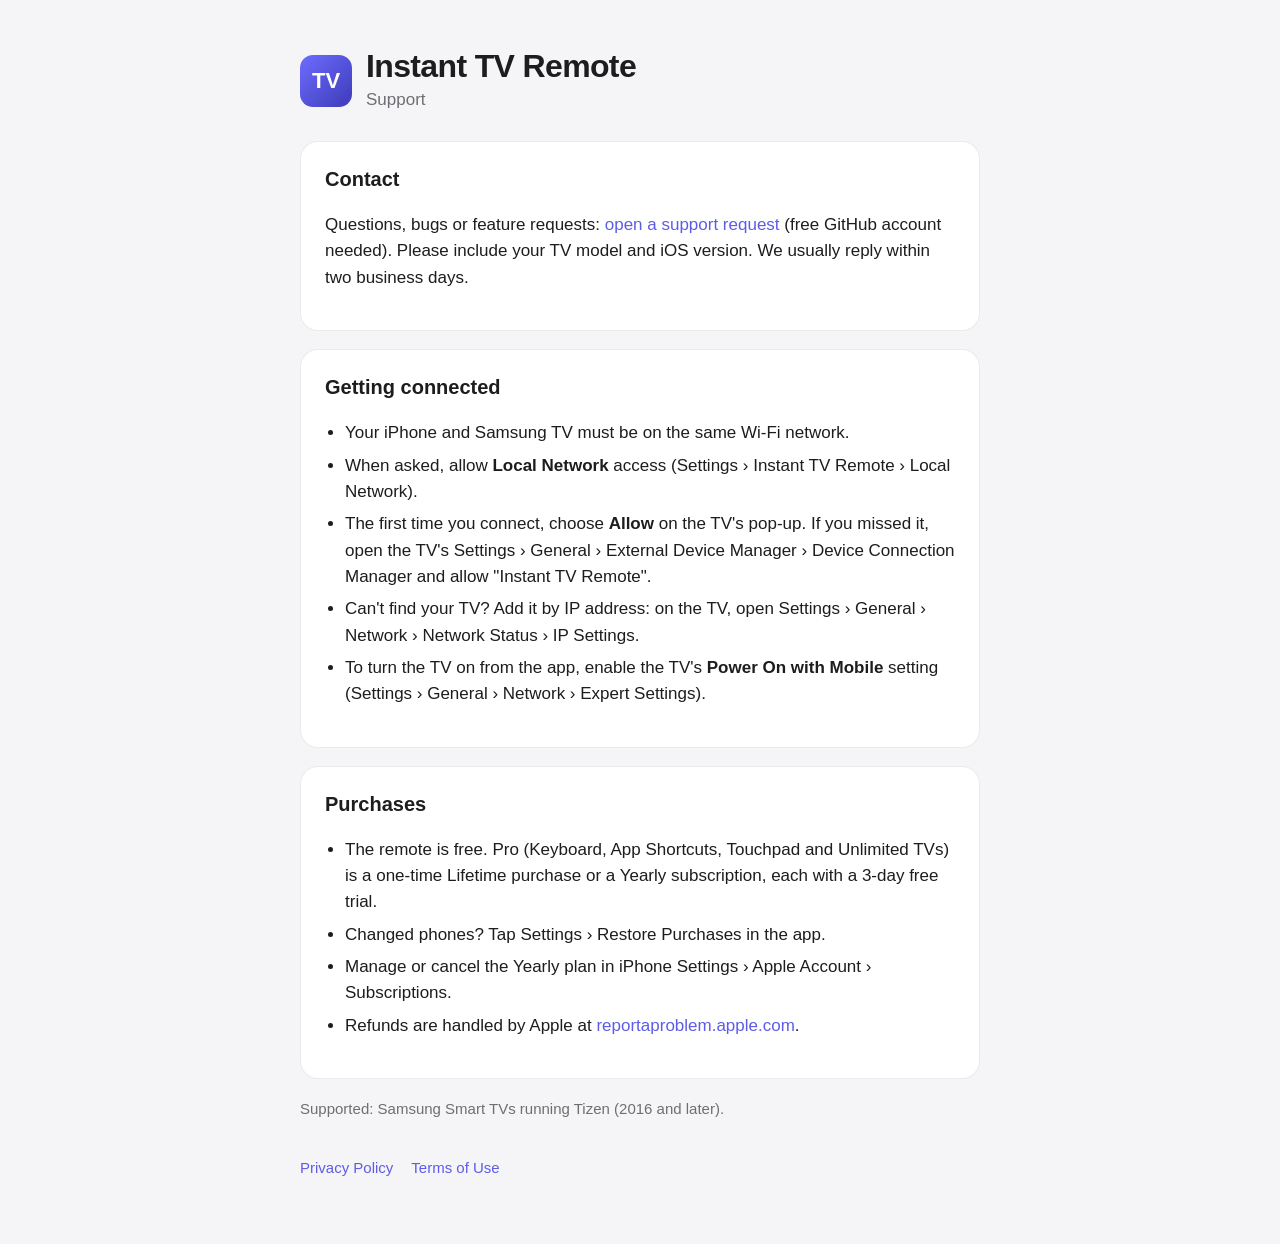
==== index.html @ 5ab8b243 "Support and privacy pages" ====
<!doctype html>
<html lang="en"><head><meta charset="utf-8"><meta name="viewport" content="width=device-width,initial-scale=1">
<title>Instant TV Remote Support</title><meta name="description" content="Help and support for Instant TV Remote, the fast iPhone remote for Samsung Smart TVs.">
<link rel="stylesheet" href="style.css"></head>
<body><main>
<header><div class="mark">TV</div><div><h1>Instant TV Remote</h1><p class="sub">Support</p></div></header>

<section class="card">
<h2 style="margin-top:0">Contact</h2>
<p>Questions, bugs or feature requests: <a href="https://github.com/SonaLabsLLC/instant-tv-remote/issues/new">open a support request</a> (free GitHub account needed). Please include your TV model and iOS version. We usually reply within two business days.</p>
</section>

<section class="card">
<h2 style="margin-top:0">Getting connected</h2>
<ul>
<li>Your iPhone and Samsung TV must be on the same Wi-Fi network.</li>
<li>When asked, allow <strong>Local Network</strong> access (Settings › Instant TV Remote › Local Network).</li>
<li>The first time you connect, choose <strong>Allow</strong> on the TV's pop-up. If you missed it, open the TV's Settings › General › External Device Manager › Device Connection Manager and allow "Instant TV Remote".</li>
<li>Can't find your TV? Add it by IP address: on the TV, open Settings › General › Network › Network Status › IP Settings.</li>
<li>To turn the TV on from the app, enable the TV's <strong>Power On with Mobile</strong> setting (Settings › General › Network › Expert Settings).</li>
</ul>
</section>

<section class="card">
<h2 style="margin-top:0">Purchases</h2>
<ul>
<li>The remote is free. Pro (Keyboard, App Shortcuts, Touchpad and Unlimited TVs) is a one-time Lifetime purchase or a Yearly subscription, each with a 3-day free trial.</li>
<li>Changed phones? Tap Settings › Restore Purchases in the app.</li>
<li>Manage or cancel the Yearly plan in iPhone Settings › Apple Account › Subscriptions.</li>
<li>Refunds are handled by Apple at <a href="https://reportaproblem.apple.com">reportaproblem.apple.com</a>.</li>
</ul>
</section>

<p class="muted">Supported: Samsung Smart TVs running Tizen (2016 and later).</p>
<nav><a href="privacy.html">Privacy Policy</a><a href="https://www.apple.com/legal/internet-services/itunes/dev/stdeula/">Terms of Use</a></nav>
</main></body></html>
---- style.css ----
:root{--bg:#f5f5f7;--card:#fff;--text:#1d1d1f;--muted:#6e6e73;--accent:#5e5ce6;--line:rgba(0,0,0,.08)}
@media (prefers-color-scheme:dark){:root{--bg:#000;--card:#1c1c1e;--text:#f5f5f7;--muted:#a1a1a6;--accent:#7d7aff;--line:rgba(255,255,255,.1)}}
*{box-sizing:border-box}body{margin:0;background:var(--bg);color:var(--text);font:17px/1.55 -apple-system,BlinkMacSystemFont,"SF Pro Text","Helvetica Neue",Arial,sans-serif;-webkit-font-smoothing:antialiased}
main{max-width:720px;margin:0 auto;padding:48px 20px 64px}
header{display:flex;align-items:center;gap:14px;margin-bottom:28px}
.mark{width:52px;height:52px;border-radius:13px;background:linear-gradient(135deg,#6e6cff,#3d3bb8);display:grid;place-items:center;color:#fff;font-weight:800;font-size:22px}
h1{font-size:32px;line-height:1.15;margin:0;letter-spacing:-.02em}h2{font-size:20px;margin:32px 0 8px}
.sub{color:var(--muted);margin:2px 0 0}
section.card{background:var(--card);border:1px solid var(--line);border-radius:18px;padding:22px 24px;margin:18px 0}
a{color:var(--accent);text-decoration:none}a:hover{text-decoration:underline}
nav{display:flex;gap:18px;flex-wrap:wrap;margin-top:36px;color:var(--muted);font-size:15px}
ul{padding-left:20px}li{margin:6px 0}.muted{color:var(--muted);font-size:15px}
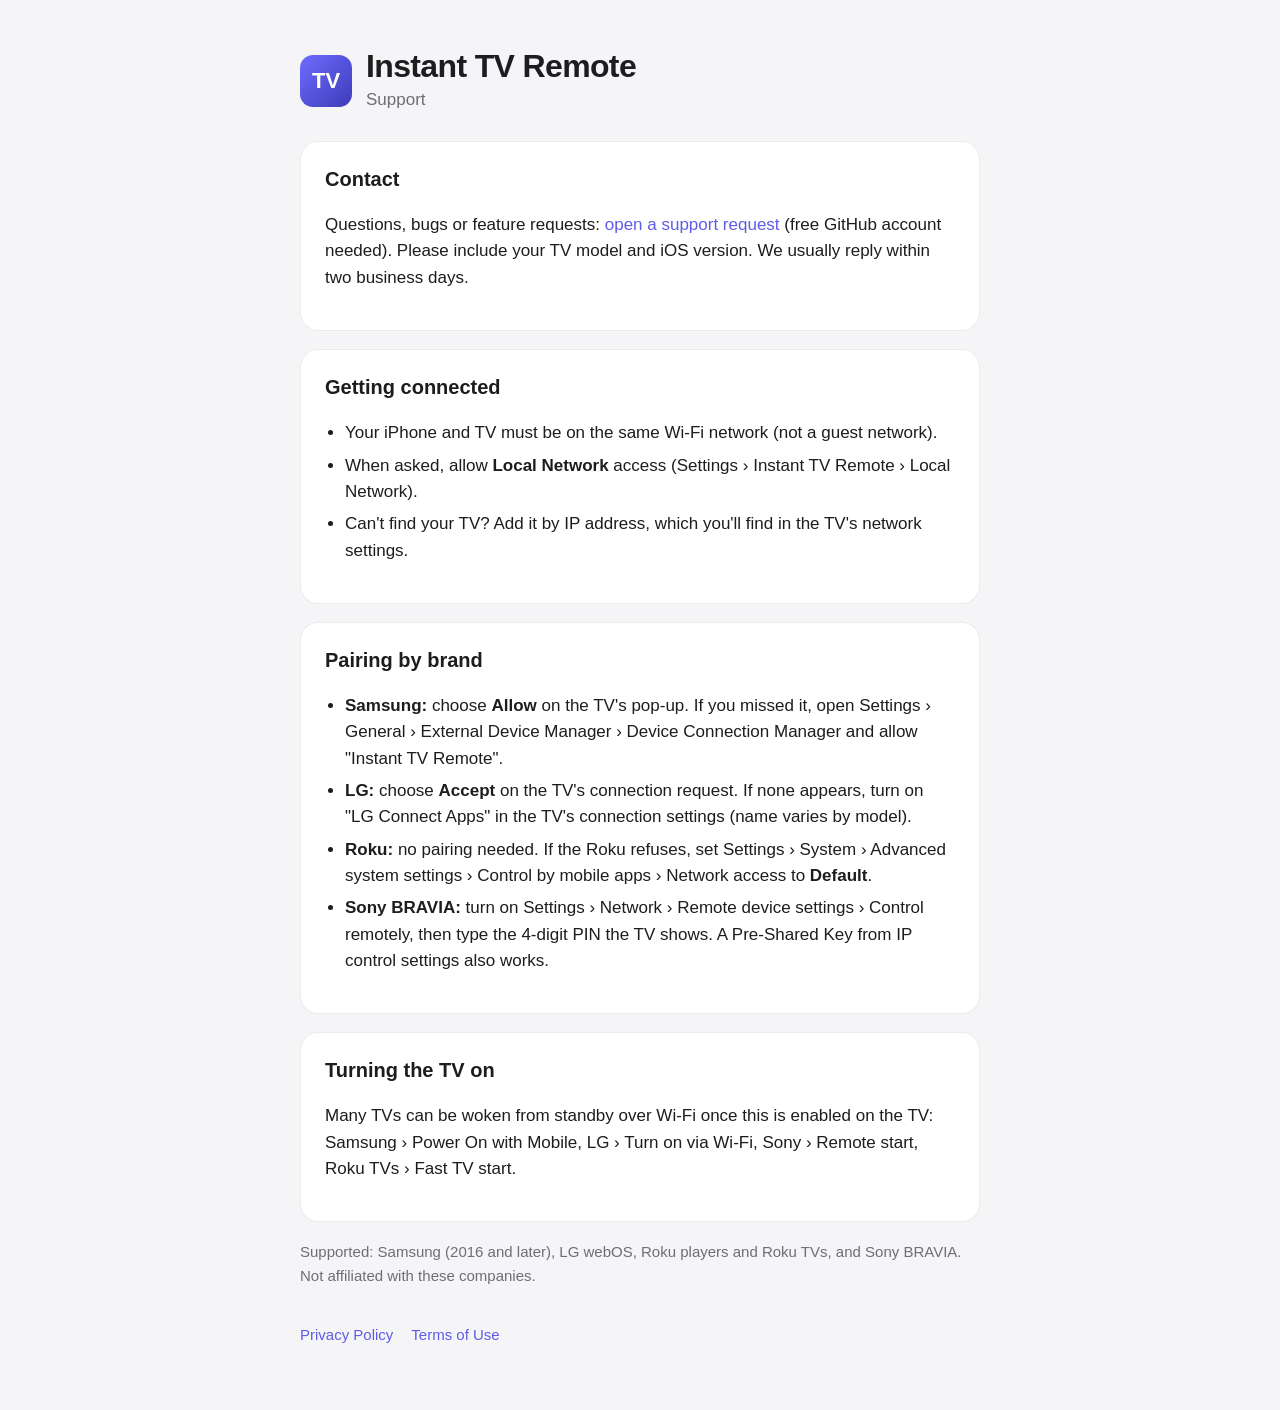
==== commit 5dac5826: "Support all brands" ====
--- a/index.html
+++ b/index.html
@@ -1,6 +1,6 @@
 <!doctype html>
 <html lang="en"><head><meta charset="utf-8"><meta name="viewport" content="width=device-width,initial-scale=1">
-<title>Instant TV Remote Support</title><meta name="description" content="Help and support for Instant TV Remote, the fast iPhone remote for Samsung Smart TVs.">
+<title>Instant TV Remote Support</title><meta name="description" content="Help and support for Instant TV Remote, the fast iPhone remote for Samsung, LG, Roku and Sony smart TVs.">
 <link rel="stylesheet" href="style.css"></head>
 <body><main>
 <header><div class="mark">TV</div><div><h1>Instant TV Remote</h1><p class="sub">Support</p></div></header>
@@ -13,24 +13,27 @@
 <section class="card">
 <h2 style="margin-top:0">Getting connected</h2>
 <ul>
-<li>Your iPhone and Samsung TV must be on the same Wi-Fi network.</li>
+<li>Your iPhone and TV must be on the same Wi-Fi network (not a guest network).</li>
 <li>When asked, allow <strong>Local Network</strong> access (Settings › Instant TV Remote › Local Network).</li>
-<li>The first time you connect, choose <strong>Allow</strong> on the TV's pop-up. If you missed it, open the TV's Settings › General › External Device Manager › Device Connection Manager and allow "Instant TV Remote".</li>
-<li>Can't find your TV? Add it by IP address: on the TV, open Settings › General › Network › Network Status › IP Settings.</li>
-<li>To turn the TV on from the app, enable the TV's <strong>Power On with Mobile</strong> setting (Settings › General › Network › Expert Settings).</li>
+<li>Can't find your TV? Add it by IP address, which you'll find in the TV's network settings.</li>
 </ul>
 </section>
 
 <section class="card">
-<h2 style="margin-top:0">Purchases</h2>
+<h2 style="margin-top:0">Pairing by brand</h2>
 <ul>
-<li>The remote is free. Pro (Keyboard, App Shortcuts, Touchpad and Unlimited TVs) is a one-time Lifetime purchase or a Yearly subscription, each with a 3-day free trial.</li>
-<li>Changed phones? Tap Settings › Restore Purchases in the app.</li>
-<li>Manage or cancel the Yearly plan in iPhone Settings › Apple Account › Subscriptions.</li>
-<li>Refunds are handled by Apple at <a href="https://reportaproblem.apple.com">reportaproblem.apple.com</a>.</li>
+<li><strong>Samsung:</strong> choose <strong>Allow</strong> on the TV's pop-up. If you missed it, open Settings › General › External Device Manager › Device Connection Manager and allow "Instant TV Remote".</li>
+<li><strong>LG:</strong> choose <strong>Accept</strong> on the TV's connection request. If none appears, turn on "LG Connect Apps" in the TV's connection settings (name varies by model).</li>
+<li><strong>Roku:</strong> no pairing needed. If the Roku refuses, set Settings › System › Advanced system settings › Control by mobile apps › Network access to <strong>Default</strong>.</li>
+<li><strong>Sony BRAVIA:</strong> turn on Settings › Network › Remote device settings › Control remotely, then type the 4-digit PIN the TV shows. A Pre-Shared Key from IP control settings also works.</li>
 </ul>
 </section>
 
-<p class="muted">Supported: Samsung Smart TVs running Tizen (2016 and later).</p>
+<section class="card">
+<h2 style="margin-top:0">Turning the TV on</h2>
+<p>Many TVs can be woken from standby over Wi-Fi once this is enabled on the TV: Samsung › Power On with Mobile, LG › Turn on via Wi-Fi, Sony › Remote start, Roku TVs › Fast TV start.</p>
+</section>
+
+<p class="muted">Supported: Samsung (2016 and later), LG webOS, Roku players and Roku TVs, and Sony BRAVIA. Not affiliated with these companies.</p>
 <nav><a href="privacy.html">Privacy Policy</a><a href="https://www.apple.com/legal/internet-services/itunes/dev/stdeula/">Terms of Use</a></nav>
 </main></body></html>
